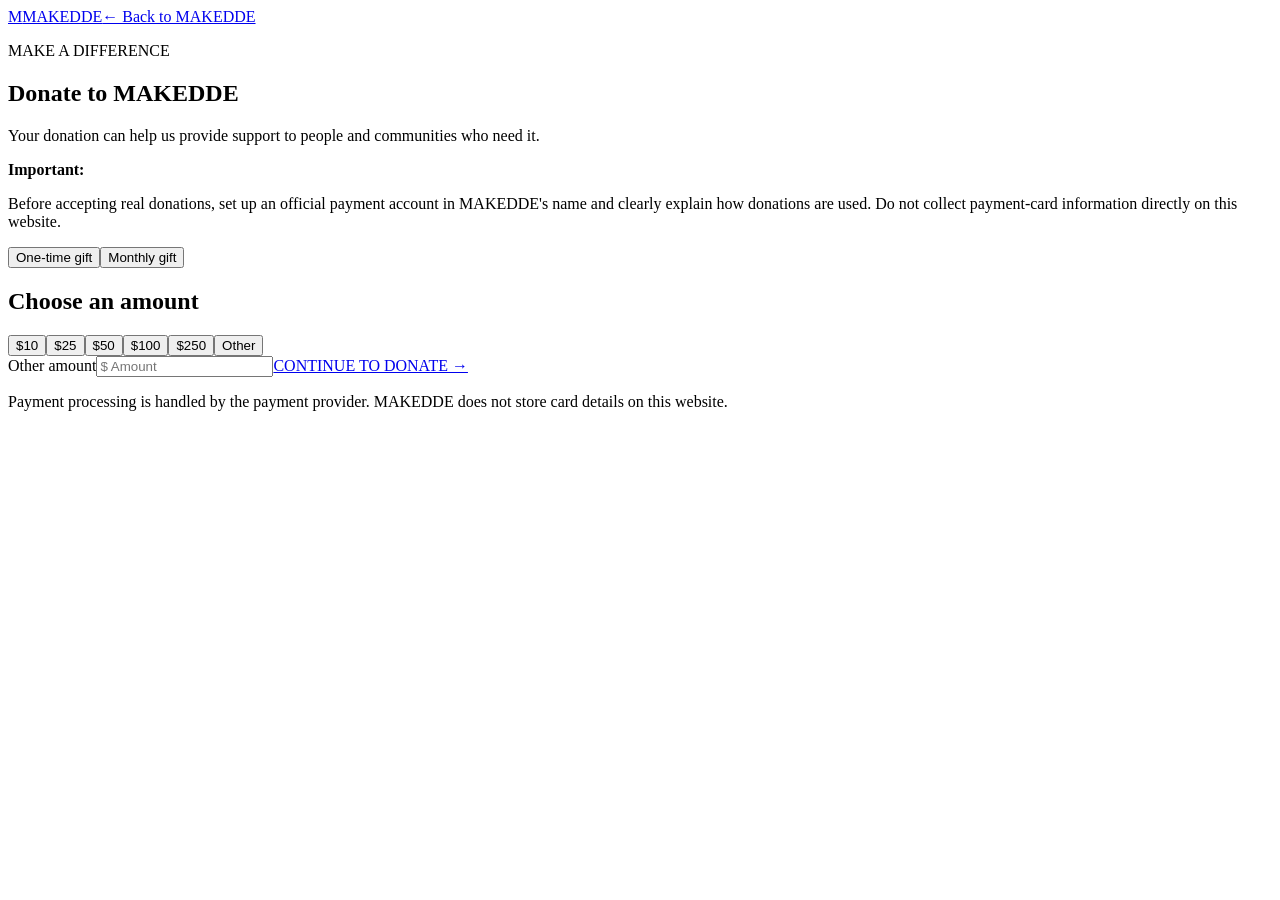
==== donate.html @ 3e1a8d06 "Add MAKEDDE donation page" ====
<!DOCTYPE html>
<html lang="en">
<head><meta charset="UTF-8"><meta name="viewport" content="width=device-width, initial-scale=1.0"><title>Donate | MAKEDDE Foundation</title><link rel="stylesheet" href="styles.css"></head>
<body>
<header class="site-header"><nav class="navbar"><div class="container nav-inner"><a class="logo" href="index.html"><span class="logo-mark">M</span><span>MAKEDDE</span></a><a class="back-link" href="index.html">← Back to MAKEDDE</a></div></nav></header>
<main class="donate-page"><div class="container donate-layout"><section class="donate-intro"><p class="eyebrow blue">MAKE A DIFFERENCE</p><h1>Donate to MAKEDDE</h1><p>Your donation can help us provide support to people and communities who need it.</p><div class="trust-box"><strong>Important:</strong><p>Before accepting real donations, set up an official payment account in MAKEDDE's name and clearly explain how donations are used. Do not collect payment-card information directly on this website.</p></div></section>
<section class="donate-card"><div class="gift-tabs"><button class="active" type="button">One-time gift</button><button type="button">Monthly gift</button></div><h2>Choose an amount</h2><div class="amounts"><button type="button">$10</button><button type="button">$25</button><button type="button">$50</button><button type="button">$100</button><button type="button">$250</button><button type="button">Other</button></div><label for="custom">Other amount</label><input id="custom" type="number" min="1" placeholder="$ Amount"><a class="btn btn-red full" href="YOUR_PAYPAL_OR_STRIPE_DONATION_LINK">CONTINUE TO DONATE →</a><p class="small">Payment processing is handled by the payment provider. MAKEDDE does not store card details on this website.</p></section></div></main>
</body></html>
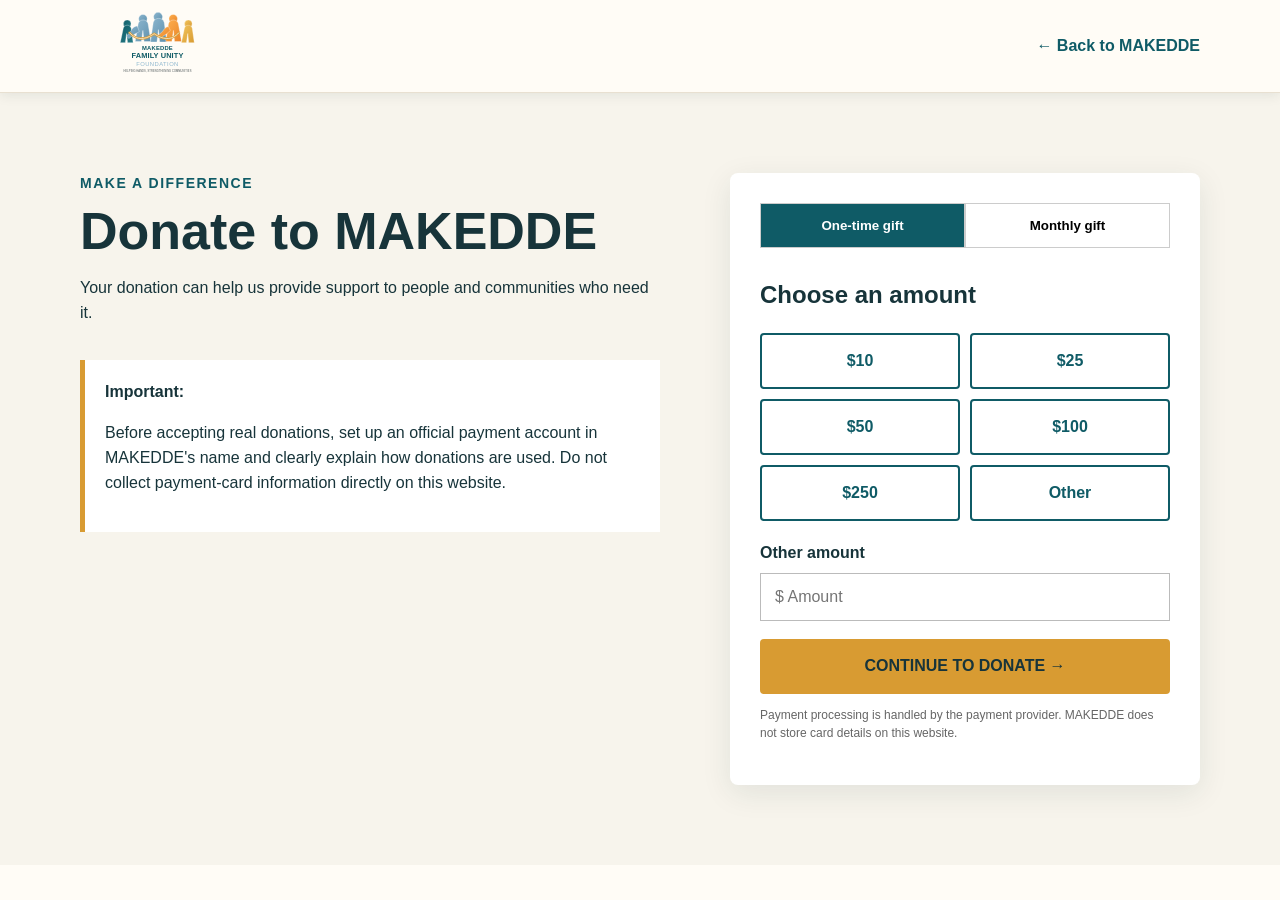
==== commit e0e33890: "Use MAKEDDE logo on donation page" ====
--- a/donate.html
+++ b/donate.html
@@ -1,8 +1,4 @@
 <!DOCTYPE html>
-<html lang="en">
-<head><meta charset="UTF-8"><meta name="viewport" content="width=device-width, initial-scale=1.0"><title>Donate | MAKEDDE Foundation</title><link rel="stylesheet" href="styles.css"></head>
-<body>
-<header class="site-header"><nav class="navbar"><div class="container nav-inner"><a class="logo" href="index.html"><span class="logo-mark">M</span><span>MAKEDDE</span></a><a class="back-link" href="index.html">← Back to MAKEDDE</a></div></nav></header>
-<main class="donate-page"><div class="container donate-layout"><section class="donate-intro"><p class="eyebrow blue">MAKE A DIFFERENCE</p><h1>Donate to MAKEDDE</h1><p>Your donation can help us provide support to people and communities who need it.</p><div class="trust-box"><strong>Important:</strong><p>Before accepting real donations, set up an official payment account in MAKEDDE's name and clearly explain how donations are used. Do not collect payment-card information directly on this website.</p></div></section>
-<section class="donate-card"><div class="gift-tabs"><button class="active" type="button">One-time gift</button><button type="button">Monthly gift</button></div><h2>Choose an amount</h2><div class="amounts"><button type="button">$10</button><button type="button">$25</button><button type="button">$50</button><button type="button">$100</button><button type="button">$250</button><button type="button">Other</button></div><label for="custom">Other amount</label><input id="custom" type="number" min="1" placeholder="$ Amount"><a class="btn btn-red full" href="YOUR_PAYPAL_OR_STRIPE_DONATION_LINK">CONTINUE TO DONATE →</a><p class="small">Payment processing is handled by the payment provider. MAKEDDE does not store card details on this website.</p></section></div></main>
-</body></html>+<html lang="en"><head><meta charset="UTF-8"><meta name="viewport" content="width=device-width, initial-scale=1.0"><title>Donate | MAKEDDE Family Unity Foundation</title><link rel="stylesheet" href="styles.css"></head><body>
+<header class="site-header"><nav class="navbar"><div class="container nav-inner"><a class="logo" href="index.html"><img class="logo-image" src="logo.svg" alt="MAKEDDE Family Unity Foundation logo"></a><a class="back-link" href="index.html">← Back to MAKEDDE</a></div></nav></header>
+<main class="donate-page"><div class="container donate-layout"><section class="donate-intro"><p class="eyebrow blue">MAKE A DIFFERENCE</p><h1>Donate to MAKEDDE</h1><p>Your donation can help us provide support to people and communities who need it.</p><div class="trust-box"><strong>Important:</strong><p>Before accepting real donations, set up an official payment account in MAKEDDE's name and clearly explain how donations are used. Do not collect payment-card information directly on this website.</p></div></section><section class="donate-card"><div class="gift-tabs"><button class="active" type="button">One-time gift</button><button type="button">Monthly gift</button></div><h2>Choose an amount</h2><div class="amounts"><button type="button">$10</button><button type="button">$25</button><button type="button">$50</button><button type="button">$100</button><button type="button">$250</button><button type="button">Other</button></div><label for="custom">Other amount</label><input id="custom" type="number" min="1" placeholder="$ Amount"><a class="btn btn-red full" href="YOUR_PAYPAL_OR_STRIPE_DONATION_LINK">CONTINUE TO DONATE →</a><p class="small">Payment processing is handled by the payment provider. MAKEDDE does not store card details on this website.</p></section></div></main></body></html>
--- a/styles.css
+++ b/styles.css
@@ -0,0 +1 @@
+*{box-sizing:border-box}html{scroll-behavior:smooth}body{margin:0;font-family:Arial,Helvetica,sans-serif;color:#17343A;line-height:1.55;background:#FFFCF6}a{text-decoration:none;color:inherit}.container{width:min(1120px,92%);margin:auto}.topbar{background:#24464B;color:#fff;font-size:13px}.topbar-inner{height:42px;display:flex;justify-content:space-between;align-items:center}.top-links{display:flex;gap:25px}.navbar{background:#FFFCF6;color:#17343A;position:sticky;top:0;z-index:20;box-shadow:0 2px 12px #17343A18;border-bottom:1px solid #E8E0D1}.nav-inner{min-height:92px;display:flex;align-items:center;justify-content:space-between}.logo{display:flex;align-items:center;font-size:23px;font-weight:800;letter-spacing:.5px}.logo-image{width:155px;height:78px;object-fit:contain;display:block}.nav-links{display:flex;align-items:center;gap:28px;font-weight:700}.nav-links a:hover{opacity:.8}.nav-donate{background:#D89B32;color:#17343A;padding:14px 23px;border-radius:4px}.menu-toggle{display:none;background:none;border:0;color:#17343A;font-size:26px}.hero{min-height:590px;background:linear-gradient(90deg,#17343ACC,#17343A22),url('images/hero.jpg') center/cover;display:flex;align-items:center;color:#fff}.hero-content{padding:90px 0;max-width:780px}.eyebrow{font-size:14px;font-weight:900;letter-spacing:1.5px;margin:0 0 8px}.eyebrow.blue{color:#0F5B66}.hero h1{font-size:clamp(40px,6vw,70px);line-height:1.02;margin:10px 0 20px}.hero-text{font-size:20px;max-width:680px}.hero-buttons{display:flex;gap:14px;margin-top:28px}.btn{display:inline-block;padding:15px 24px;font-weight:900;border-radius:4px}.btn-red{background:#D89B32;color:#17343A}.btn-red:hover{background:#B47A20}.btn-light{background:#FFFCF6;color:#17343A;border:2px solid #D89B32}.btn-white{background:#FFFCF6;color:#17343A}.impact-strip{background:#0F5B66;color:#fff}.impact-grid{display:grid;grid-template-columns:repeat(3,1fr)}.impact-grid div{padding:24px;border-right:1px solid #fff5}.impact-grid div:last-child{border:0}.impact-grid strong,.impact-grid span{display:block}.impact-grid strong{font-size:21px}.section{padding:85px 0}.section-light{background:#F7F4EC}.section-heading{text-align:center;max-width:760px;margin:0 auto 45px}.section h2,.donate-page h1{font-size:42px;line-height:1.1;margin:8px 0 16px}.cards{display:grid;grid-template-columns:repeat(3,1fr);gap:24px}.card{padding:32px;background:#fff;border:1px solid #E5DED0;box-shadow:0 8px 24px #17343A10;border-radius:8px}.icon{width:54px;height:54px;border-radius:50%;display:grid;place-items:center;background:#D89B32;color:#17343A;font-size:24px}.card h3{font-size:22px}.two-column{display:grid;grid-template-columns:1fr 1fr;gap:60px;align-items:center}.help-list{margin:28px 0}.help-list>div{display:flex;gap:18px;margin:18px 0}.help-list span{font-weight:900;color:#0F5B66;font-size:22px}.help-list h3{margin:0}.help-list p{margin:2px 0}.help-photo,.about-photo{position:relative}.help-photo img,.about-photo img{width:100%;height:420px;object-fit:cover;display:block}.photo-note{position:absolute;bottom:0;left:0;right:0;background:#17343ACC;color:#fff;padding:8px 12px;font-size:12px}.about-photo img{height:460px}.text-link{color:#0F5B66;font-weight:800}.gallery{display:grid;grid-template-columns:repeat(3,1fr);gap:20px}.gallery-item{background:#fff;position:relative;min-height:250px;border-radius:8px;overflow:hidden}.gallery-item img{width:100%;height:280px;object-fit:cover;display:block}.gallery-item span{display:block;padding:14px;font-weight:800}.donation-banner{background:#0F5B66;color:#fff;padding:55px 0}.donation-inner{display:flex;justify-content:space-between;align-items:center;gap:30px}.donation-inner h2{margin:5px 0;font-size:38px}.contact{display:grid;grid-template-columns:1fr 1fr;gap:60px}.contact-box{background:#F7F4EC;padding:30px;border-radius:8px}.contact-box p{margin:8px 0}footer{background:#17343A;color:#fff;padding:45px 0 20px}.footer-inner{display:flex;justify-content:space-between;gap:30px}.footer-logo{font-size:26px;font-weight:900;color:#D89B32}.footer-links{display:flex;gap:22px;flex-wrap:wrap}.copyright{border-top:1px solid #ffffff22;margin-top:30px;padding-top:18px;color:#bbb;font-size:13px}.donate-page{padding:80px 0;min-height:80vh;background:#F7F4EC}.donate-layout{display:grid;grid-template-columns:1fr 470px;gap:70px;align-items:start}.donate-intro h1{font-size:52px}.trust-box{margin-top:35px;background:#fff;border-left:5px solid #D89B32;padding:20px}.donate-card{background:#fff;padding:30px;box-shadow:0 8px 30px #17343A18;border-radius:8px}.gift-tabs{display:grid;grid-template-columns:1fr 1fr;margin-bottom:28px}.gift-tabs button{padding:14px;border:1px solid #ccc;background:#fff;font-weight:800}.gift-tabs .active{background:#0F5B66;color:#fff}.amounts{display:grid;grid-template-columns:1fr 1fr;gap:10px;margin:15px 0 20px}.amounts button{padding:17px;border:2px solid #0F5B66;background:#fff;color:#0F5B66;font-weight:900;font-size:16px;border-radius:4px}.amounts button:hover{background:#0F5B66;color:#fff}label{font-weight:700;display:block;margin-bottom:7px}input{width:100%;padding:14px;border:1px solid #bbb;font-size:16px;margin-bottom:18px}.full{width:100%;text-align:center}.small{font-size:12px;color:#666}.back-link{font-weight:800;color:#0F5B66}@media(max-width:800px){.top-links{display:none}.nav-links{display:none;position:absolute;top:92px;left:0;right:0;background:#0F5B66;color:#fff;flex-direction:column;align-items:stretch;padding:15px 4%;gap:0}.nav-links.open{display:flex}.nav-links a{padding:14px}.menu-toggle{display:block}.hero{min-height:620px}.cards,.gallery,.two-column,.contact,.donate-layout{grid-template-columns:1fr}.impact-grid{grid-template-columns:1fr}.impact-grid div{border-right:0;border-bottom:1px solid #fff5}.section{padding:60px 0}.section h2{font-size:34px}.donation-inner,.footer-inner{flex-direction:column;align-items:flex-start}.donate-layout{gap:35px}.donate-intro h1{font-size:42px}.logo-image{width:135px;height:72px}}
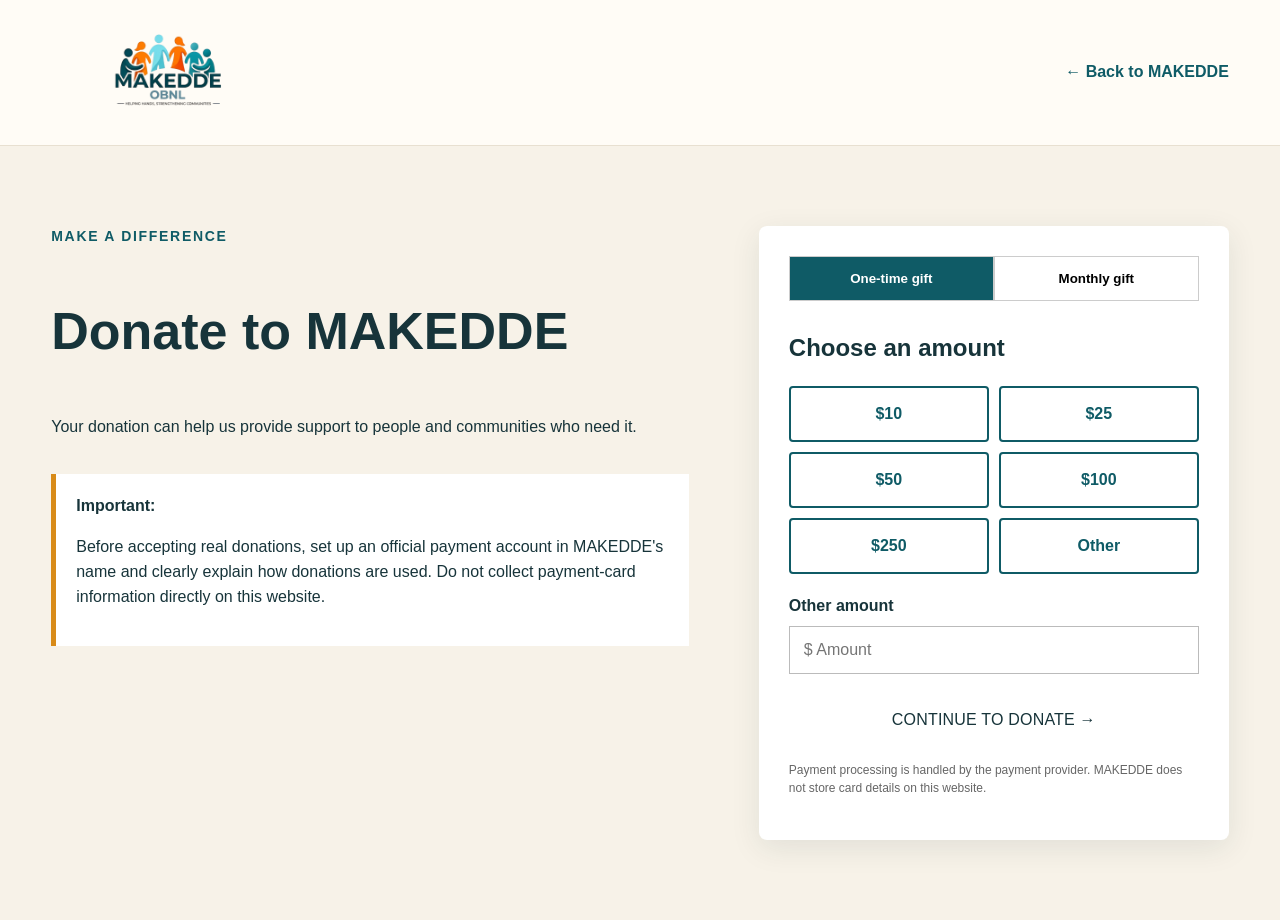
==== commit 72190a9e: "Use new official MAKEDDE logo on donate page" ====
--- a/donate.html
+++ b/donate.html
@@ -1,4 +1,4 @@
 <!DOCTYPE html>
-<html lang="en"><head><meta charset="UTF-8"><meta name="viewport" content="width=device-width, initial-scale=1.0"><title>Donate | MAKEDDE Family Unity Foundation</title><link rel="stylesheet" href="styles.css"></head><body>
-<header class="site-header"><nav class="navbar"><div class="container nav-inner"><a class="logo" href="index.html"><img class="logo-image" src="logo.svg" alt="MAKEDDE Family Unity Foundation logo"></a><a class="back-link" href="index.html">← Back to MAKEDDE</a></div></nav></header>
+<html lang="en"><head><meta charset="UTF-8"><meta name="viewport" content="width=device-width, initial-scale=1.0"><title>Donate | MAKEDDE OBNL</title><link rel="stylesheet" href="styles.css"></head><body>
+<header class="site-header"><nav class="navbar"><div class="container nav-inner"><a class="logo" href="index.html"><img class="logo-image" src="LogoMakedde Transparent.png" alt="MAKEDDE OBNL official logo"></a><a class="back-link" href="index.html">← Back to MAKEDDE</a></div></nav></header>
 <main class="donate-page"><div class="container donate-layout"><section class="donate-intro"><p class="eyebrow blue">MAKE A DIFFERENCE</p><h1>Donate to MAKEDDE</h1><p>Your donation can help us provide support to people and communities who need it.</p><div class="trust-box"><strong>Important:</strong><p>Before accepting real donations, set up an official payment account in MAKEDDE's name and clearly explain how donations are used. Do not collect payment-card information directly on this website.</p></div></section><section class="donate-card"><div class="gift-tabs"><button class="active" type="button">One-time gift</button><button type="button">Monthly gift</button></div><h2>Choose an amount</h2><div class="amounts"><button type="button">$10</button><button type="button">$25</button><button type="button">$50</button><button type="button">$100</button><button type="button">$250</button><button type="button">Other</button></div><label for="custom">Other amount</label><input id="custom" type="number" min="1" placeholder="$ Amount"><a class="btn btn-red full" href="YOUR_PAYPAL_OR_STRIPE_DONATION_LINK">CONTINUE TO DONATE →</a><p class="small">Payment processing is handled by the payment provider. MAKEDDE does not store card details on this website.</p></section></div></main></body></html>
--- a/styles.css
+++ b/styles.css
@@ -1 +1 @@
-*{box-sizing:border-box}html{scroll-behavior:smooth}body{margin:0;font-family:Arial,Helvetica,sans-serif;color:#17343A;line-height:1.55;background:#FFFCF6}a{text-decoration:none;color:inherit}.container{width:min(1120px,92%);margin:auto}.topbar{background:#24464B;color:#fff;font-size:13px}.topbar-inner{height:42px;display:flex;justify-content:space-between;align-items:center}.top-links{display:flex;gap:25px}.navbar{background:#FFFCF6;color:#17343A;position:sticky;top:0;z-index:20;box-shadow:0 2px 12px #17343A18;border-bottom:1px solid #E8E0D1}.nav-inner{min-height:92px;display:flex;align-items:center;justify-content:space-between}.logo{display:flex;align-items:center;font-size:23px;font-weight:800;letter-spacing:.5px}.logo-image{width:155px;height:78px;object-fit:contain;display:block}.nav-links{display:flex;align-items:center;gap:28px;font-weight:700}.nav-links a:hover{opacity:.8}.nav-donate{background:#D89B32;color:#17343A;padding:14px 23px;border-radius:4px}.menu-toggle{display:none;background:none;border:0;color:#17343A;font-size:26px}.hero{min-height:590px;background:linear-gradient(90deg,#17343ACC,#17343A22),url('images/hero.jpg') center/cover;display:flex;align-items:center;color:#fff}.hero-content{padding:90px 0;max-width:780px}.eyebrow{font-size:14px;font-weight:900;letter-spacing:1.5px;margin:0 0 8px}.eyebrow.blue{color:#0F5B66}.hero h1{font-size:clamp(40px,6vw,70px);line-height:1.02;margin:10px 0 20px}.hero-text{font-size:20px;max-width:680px}.hero-buttons{display:flex;gap:14px;margin-top:28px}.btn{display:inline-block;padding:15px 24px;font-weight:900;border-radius:4px}.btn-red{background:#D89B32;color:#17343A}.btn-red:hover{background:#B47A20}.btn-light{background:#FFFCF6;color:#17343A;border:2px solid #D89B32}.btn-white{background:#FFFCF6;color:#17343A}.impact-strip{background:#0F5B66;color:#fff}.impact-grid{display:grid;grid-template-columns:repeat(3,1fr)}.impact-grid div{padding:24px;border-right:1px solid #fff5}.impact-grid div:last-child{border:0}.impact-grid strong,.impact-grid span{display:block}.impact-grid strong{font-size:21px}.section{padding:85px 0}.section-light{background:#F7F4EC}.section-heading{text-align:center;max-width:760px;margin:0 auto 45px}.section h2,.donate-page h1{font-size:42px;line-height:1.1;margin:8px 0 16px}.cards{display:grid;grid-template-columns:repeat(3,1fr);gap:24px}.card{padding:32px;background:#fff;border:1px solid #E5DED0;box-shadow:0 8px 24px #17343A10;border-radius:8px}.icon{width:54px;height:54px;border-radius:50%;display:grid;place-items:center;background:#D89B32;color:#17343A;font-size:24px}.card h3{font-size:22px}.two-column{display:grid;grid-template-columns:1fr 1fr;gap:60px;align-items:center}.help-list{margin:28px 0}.help-list>div{display:flex;gap:18px;margin:18px 0}.help-list span{font-weight:900;color:#0F5B66;font-size:22px}.help-list h3{margin:0}.help-list p{margin:2px 0}.help-photo,.about-photo{position:relative}.help-photo img,.about-photo img{width:100%;height:420px;object-fit:cover;display:block}.photo-note{position:absolute;bottom:0;left:0;right:0;background:#17343ACC;color:#fff;padding:8px 12px;font-size:12px}.about-photo img{height:460px}.text-link{color:#0F5B66;font-weight:800}.gallery{display:grid;grid-template-columns:repeat(3,1fr);gap:20px}.gallery-item{background:#fff;position:relative;min-height:250px;border-radius:8px;overflow:hidden}.gallery-item img{width:100%;height:280px;object-fit:cover;display:block}.gallery-item span{display:block;padding:14px;font-weight:800}.donation-banner{background:#0F5B66;color:#fff;padding:55px 0}.donation-inner{display:flex;justify-content:space-between;align-items:center;gap:30px}.donation-inner h2{margin:5px 0;font-size:38px}.contact{display:grid;grid-template-columns:1fr 1fr;gap:60px}.contact-box{background:#F7F4EC;padding:30px;border-radius:8px}.contact-box p{margin:8px 0}footer{background:#17343A;color:#fff;padding:45px 0 20px}.footer-inner{display:flex;justify-content:space-between;gap:30px}.footer-logo{font-size:26px;font-weight:900;color:#D89B32}.footer-links{display:flex;gap:22px;flex-wrap:wrap}.copyright{border-top:1px solid #ffffff22;margin-top:30px;padding-top:18px;color:#bbb;font-size:13px}.donate-page{padding:80px 0;min-height:80vh;background:#F7F4EC}.donate-layout{display:grid;grid-template-columns:1fr 470px;gap:70px;align-items:start}.donate-intro h1{font-size:52px}.trust-box{margin-top:35px;background:#fff;border-left:5px solid #D89B32;padding:20px}.donate-card{background:#fff;padding:30px;box-shadow:0 8px 30px #17343A18;border-radius:8px}.gift-tabs{display:grid;grid-template-columns:1fr 1fr;margin-bottom:28px}.gift-tabs button{padding:14px;border:1px solid #ccc;background:#fff;font-weight:800}.gift-tabs .active{background:#0F5B66;color:#fff}.amounts{display:grid;grid-template-columns:1fr 1fr;gap:10px;margin:15px 0 20px}.amounts button{padding:17px;border:2px solid #0F5B66;background:#fff;color:#0F5B66;font-weight:900;font-size:16px;border-radius:4px}.amounts button:hover{background:#0F5B66;color:#fff}label{font-weight:700;display:block;margin-bottom:7px}input{width:100%;padding:14px;border:1px solid #bbb;font-size:16px;margin-bottom:18px}.full{width:100%;text-align:center}.small{font-size:12px;color:#666}.back-link{font-weight:800;color:#0F5B66}@media(max-width:800px){.top-links{display:none}.nav-links{display:none;position:absolute;top:92px;left:0;right:0;background:#0F5B66;color:#fff;flex-direction:column;align-items:stretch;padding:15px 4%;gap:0}.nav-links.open{display:flex}.nav-links a{padding:14px}.menu-toggle{display:block}.hero{min-height:620px}.cards,.gallery,.two-column,.contact,.donate-layout{grid-template-columns:1fr}.impact-grid{grid-template-columns:1fr}.impact-grid div{border-right:0;border-bottom:1px solid #fff5}.section{padding:60px 0}.section h2{font-size:34px}.donation-inner,.footer-inner{flex-direction:column;align-items:flex-start}.donate-layout{gap:35px}.donate-intro h1{font-size:42px}.logo-image{width:135px;height:72px}}+*{box-sizing:border-box}html{scroll-behavior:smooth}body{margin:0;font-family:Arial,Helvetica,sans-serif;color:#17343A;line-height:1.55;background:#FFFCF6}a{text-decoration:none;color:inherit}.container{width:min(1360px,92%);margin:auto}.topbar{background:#063F45;color:#fff;font-size:14px}.topbar-inner{height:48px;display:flex;justify-content:space-between;align-items:center}.top-links{display:flex;gap:32px}.top-links a:hover{opacity:.75}.navbar{background:#FFFCF6;color:#17343A;position:sticky;top:0;z-index:20;border-bottom:1px solid #e8e0d1}.nav-inner{min-height:145px;display:flex;align-items:center;justify-content:space-between}.logo{display:block;width:245px}.logo-image{width:230px;height:130px;object-fit:contain;display:block}.nav-links{display:flex;align-items:center;gap:58px;font-weight:800;font-size:18px}.nav-links a{padding:12px 0;position:relative}.nav-links a.active{color:#D88B19}.nav-links a.active:after{content:"";position:absolute;height:3px;background:#D88B19;left:0;right:0;bottom:2px}.nav-donate{background:#D88B19!important;color:#fff!important;padding:18px 27px!important;border-radius:6px;box-shadow:0 5px 12px #17343a22}.nav-donate span{font-size:18px;margin-left:8px}.menu-toggle{display:none;background:none;border:0;color:#17343A;font-size:28px}.hero{background:#FFFCF6;overflow:hidden}.mockup-hero .hero-grid{display:grid;grid-template-columns:36% 64%;height:545px;align-items:stretch}.mockup-hero .hero-copy{padding:44px 20px 42px 0;display:flex;flex-direction:column;justify-content:center;z-index:3}.eyebrow{font-size:14px;font-weight:900;letter-spacing:1.7px;margin:0 0 8px}.eyebrow.blue{color:#0F5B66}.mockup-hero h1{font-size:clamp(46px,4.05vw,66px);line-height:.99;letter-spacing:-1.5px;margin:12px 0 22px;color:#073F45}.mockup-hero h1 em{font-style:normal;color:#D88B19}.gold-line{width:68px;height:4px;background:#D88B19;margin:2px 0 19px}.gold-line.centered{margin:12px auto 0;width:52px}.hero-text{font-size:18px;max-width:430px;margin:0 0 22px}.hero-buttons{display:flex;gap:16px;margin-top:2px}.btn{display:inline-block;padding:16px 25px;font-weight:900;border-radius:6px;transition:.2s;letter-spacing:.2px;border:0;cursor:pointer;font:inherit}.btn-teal{background:#073F45;color:#fff}.btn-teal:hover{background:#0F5B66;transform:translateY(-1px)}.btn-gold{background:#D88B19;color:#fff}.btn-gold:hover{background:#b96f0d;transform:translateY(-1px)}.btn-white{background:#fff;color:#073F45}.mockup-hero .hero-photo{position:relative;min-width:0;overflow:visible;margin-right:calc((100vw - min(1360px,92vw))/ -2)}.mockup-hero .hero-photo img{position:absolute;inset:0;width:100%;height:100%;object-fit:cover;object-position:48% 47%;display:block}.photo-shade{position:absolute;z-index:2;top:0;bottom:0;left:-1px;width:210px;background:linear-gradient(90deg,#FFFCF6 0%,#FFFCF6 8%,rgba(255,252,246,.94) 23%,rgba(255,252,246,.67) 47%,rgba(255,252,246,.28) 72%,transparent 100%)}.mission-strip{background:#F8F4EC;padding:64px 0 72px;border-top:1px solid #eee5d7}.mission-intro{text-align:center;max-width:760px;margin:0 auto}.mission-label{color:#D88B19;margin-bottom:6px}.mission-intro h2{font-size:42px;line-height:1.05;color:#073F45;margin:4px 0 14px;letter-spacing:-.5px}.mission-intro>p:last-child{margin:0;font-size:18px;color:#40565A}.mission-pillars{display:grid;grid-template-columns:repeat(4,1fr);gap:22px;margin-top:42px}.mission-pillar{background:#fff;border:1px solid #ece5da;border-radius:18px;padding:32px 26px 28px;text-align:center;box-shadow:0 10px 28px rgba(23,52,58,.08);display:flex;flex-direction:column;align-items:center;min-height:360px;transition:transform .2s ease,box-shadow .2s ease}.mission-pillar:hover{transform:translateY(-4px);box-shadow:0 16px 36px rgba(23,52,58,.12)}.mission-symbol{width:94px;height:94px;border-radius:50%;background:#F7F2E8;display:grid;place-items:center;font-size:42px;line-height:1;color:#0F7A85;text-align:center;font-weight:900;margin-bottom:22px}.gold-symbol{color:#D88B19}.mission-pillar h3{font-size:19px;margin:0;color:#073F45;letter-spacing:.2px}.mission-divider{width:42px;height:3px;background:#D88B19;border-radius:4px;margin:18px auto}.mission-pillar p{font-size:16px;line-height:1.6;margin:0;color:#40565A;max-width:245px}.mission-link{margin-top:auto;padding-top:28px;font-weight:900;font-size:14px;color:#0F5B66;display:inline-flex;align-items:center;gap:10px}.mission-link span{width:30px;height:30px;border-radius:50%;background:#0F5B66;color:#fff;display:grid;place-items:center}.gold-link{color:#D88B19}.gold-link span{background:#D88B19}.impact-section{background:#F7F2E8;padding:38px 0 52px;border-top:1px solid #e8e0d1}.section-title{text-align:center}.section-title h2{font-size:31px;letter-spacing:.5px;margin:0;color:#073F45}.stats{display:grid;grid-template-columns:repeat(4,1fr);gap:35px;margin-top:18px}.stat{display:flex;align-items:center;gap:18px;justify-content:center}.stat-icon{width:76px;height:76px;border-radius:50%;display:grid;place-items:center;color:#fff;font-size:32px;flex:none}.stat-icon.teal{background:#0F5B66}.stat-icon.orange{background:#E76F25}.stat-icon.gold{background:#D88B19}.stat strong,.stat span{display:block}.stat strong{font-size:29px;line-height:1.1}.stat span{font-size:16px}.section{padding:90px 0}.cream{background:#F7F2E8}.section-heading{text-align:center;max-width:760px;margin:0 auto 48px}.section h2{font-size:43px;line-height:1.1;margin:8px 0 16px;color:#073F45}.section-heading>p:last-child{font-size:18px}.cards{display:grid;grid-template-columns:repeat(3,1fr);gap:26px}.card{padding:35px;background:#fff;border:1px solid #e7dfd1;box-shadow:0 8px 25px #17343a0e;border-radius:8px}.icon{width:58px;height:58px;border-radius:50%;display:grid;place-items:center;color:#fff;font-size:25px}.icon.teal{background:#0F5B66}.icon.orange{background:#E76F25}.icon.gold{background:#D88B19}.card h3{font-size:23px;margin-bottom:8px}.two-column{display:grid;grid-template-columns:1fr 1fr;gap:65px;align-items:center}.help-list{margin:28px 0}.help-list>div{display:flex;gap:18px;margin:19px 0}.help-list>div>span{font-weight:900;color:#D88B19;font-size:22px;min-width:30px}.help-list h3{margin:0;color:#073F45}.help-list p{margin:2px 0}.feature-photo{position:relative;overflow:hidden;border-radius:8px}.feature-photo img{width:100%;height:430px;object-fit:cover;display:block}.photo-caption{position:absolute;bottom:0;left:0;right:0;background:#073F45dd;color:#fff;padding:12px 16px;font-weight:700}.text-link{color:#0F5B66;font-weight:800}.gallery{display:grid;grid-template-columns:repeat(3,1fr);gap:22px}.gallery-item{background:#fff;border-radius:8px;overflow:hidden;box-shadow:0 8px 25px #17343a10}.gallery-item img{width:100%;height:290px;object-fit:cover;display:block}.gallery-item span{display:block;padding:16px;font-weight:800}.news-section{background:#0F5B66;color:#fff;padding:65px 0}.news-inner{display:flex;justify-content:space-between;align-items:center;gap:30px}.news-inner h2{font-size:39px;margin:4px 0}.news-inner p{margin:5px 0}.contact{display:grid;grid-template-columns:1fr 1fr;gap:60px}.contact-box{background:#F7F2E8;padding:32px;border-radius:8px}.contact-box p{margin:9px 0}.email-us-button{margin-top:12px}.contact-modal{position:fixed;inset:0;z-index:1000;display:none;align-items:center;justify-content:center;padding:24px}.contact-modal.open{display:flex}.contact-modal-backdrop{position:absolute;inset:0;background:#062f34cc;backdrop-filter:blur(3px)}.contact-modal-card{position:relative;z-index:1;width:min(560px,100%);max-height:90vh;overflow:auto;background:#FFFCF6;border-radius:12px;padding:34px;box-shadow:0 24px 70px #0005}.contact-modal-card h2{margin:4px 0 8px;color:#073F45;font-size:34px;line-height:1.1}.contact-modal-card>p{margin-top:0}.modal-close{position:absolute;top:14px;right:16px;width:40px;height:40px;border:0;border-radius:50%;background:#F7F2E8;color:#073F45;font-size:28px;line-height:1;cursor:pointer}.contact-form{margin-top:24px}.contact-form label{font-weight:800;display:block;margin-bottom:7px}.contact-form input,.contact-form textarea{width:100%;padding:14px;border:1px solid #b9b4aa;border-radius:6px;background:#fff;font:inherit;color:#17343A;margin-bottom:18px}.contact-form textarea{resize:vertical;min-height:150px}.contact-form input:focus,.contact-form textarea:focus{outline:3px solid #0F5B6622;border-color:#0F5B66}body.modal-open{overflow:hidden}footer{background:#063F45;color:#fff;padding:48px 0 20px}.footer-inner{display:flex;justify-content:space-between;gap:30px}.footer-logo{font-size:28px;font-weight:900;color:#fff}.footer-logo span{color:#8CB6CE}.footer-links{display:flex;gap:24px;flex-wrap:wrap}.copyright{border-top:1px solid #ffffff22;margin-top:30px;padding-top:18px;color:#b9c7c8;font-size:13px}.donate-page{padding:80px 0;min-height:80vh;background:#F7F2E8}.donate-layout{display:grid;grid-template-columns:1fr 470px;gap:70px;align-items:start}.donate-intro h1{font-size:52px}.trust-box{margin-top:35px;background:#fff;border-left:5px solid #D88B19;padding:20px}.donate-card{background:#fff;padding:30px;box-shadow:0 8px 30px #17343a18;border-radius:8px}.gift-tabs{display:grid;grid-template-columns:1fr 1fr;margin-bottom:28px}.gift-tabs button{padding:14px;border:1px solid #ccc;background:#fff;font-weight:800}.gift-tabs .active{background:#0F5B66;color:#fff}.amounts{display:grid;grid-template-columns:1fr 1fr;gap:10px;margin:15px 0 20px}.amounts button{padding:17px;border:2px solid #0F5B66;background:#fff;color:#0F5B66;font-weight:900;font-size:16px;border-radius:4px}.amounts button:hover{background:#0F5B66;color:#fff}label{font-weight:700;display:block;margin-bottom:7px}input{width:100%;padding:14px;border:1px solid #bbb;font-size:16px;margin-bottom:18px}.full{width:100%;text-align:center}.small{font-size:12px;color:#666}.back-link{font-weight:800;color:#0F5B66}@media(max-width:1100px){.mission-pillars{grid-template-columns:repeat(2,1fr)}}@media(max-width:900px){.top-links{display:none}.nav-inner{min-height:105px}.logo-image{width:175px;height:92px}.nav-links{display:none;position:absolute;top:105px;left:0;right:0;background:#0F5B66;color:#fff;flex-direction:column;align-items:stretch;padding:12px 4%;gap:0}.nav-links.open{display:flex}.nav-links a{padding:14px}.nav-links a.active{color:#fff}.nav-links a.active:after{display:none}.menu-toggle{display:block}.mockup-hero .hero-grid{grid-template-columns:1fr;height:auto}.mockup-hero .hero-copy{padding:55px 0}.mockup-hero .hero-photo{height:440px;overflow:hidden;margin-right:0}.mockup-hero .hero-photo img{position:relative;width:100%;height:100%;object-position:center}.photo-shade{inset:-1px 0 auto 0;width:auto;height:90px;background:linear-gradient(180deg,#FFFCF6 0%,rgba(255,252,246,.65) 35%,transparent 100%)}.stats{grid-template-columns:repeat(2,1fr)}.cards,.gallery,.two-column,.contact,.donate-layout{grid-template-columns:1fr}.section{padding:65px 0}.section h2{font-size:35px}.news-inner,.footer-inner{flex-direction:column;align-items:flex-start}.donate-layout{gap:35px}}@media(max-width:620px){.mission-strip{padding:50px 0}.mission-intro h2{font-size:34px}.mission-pillars{grid-template-columns:1fr}.mission-pillar{min-height:auto}.mission-pillar p{max-width:310px}}@media(max-width:520px){.topbar-inner{font-size:11px}.mockup-hero h1{font-size:43px}.hero-buttons{flex-direction:column;align-items:flex-start}.mockup-hero .hero-photo{height:330px}.stats{grid-template-columns:1fr}.gallery-item img{height:230px}.contact-modal{padding:14px}.contact-modal-card{padding:28px 20px 22px}.contact-modal-card h2{font-size:29px}}
